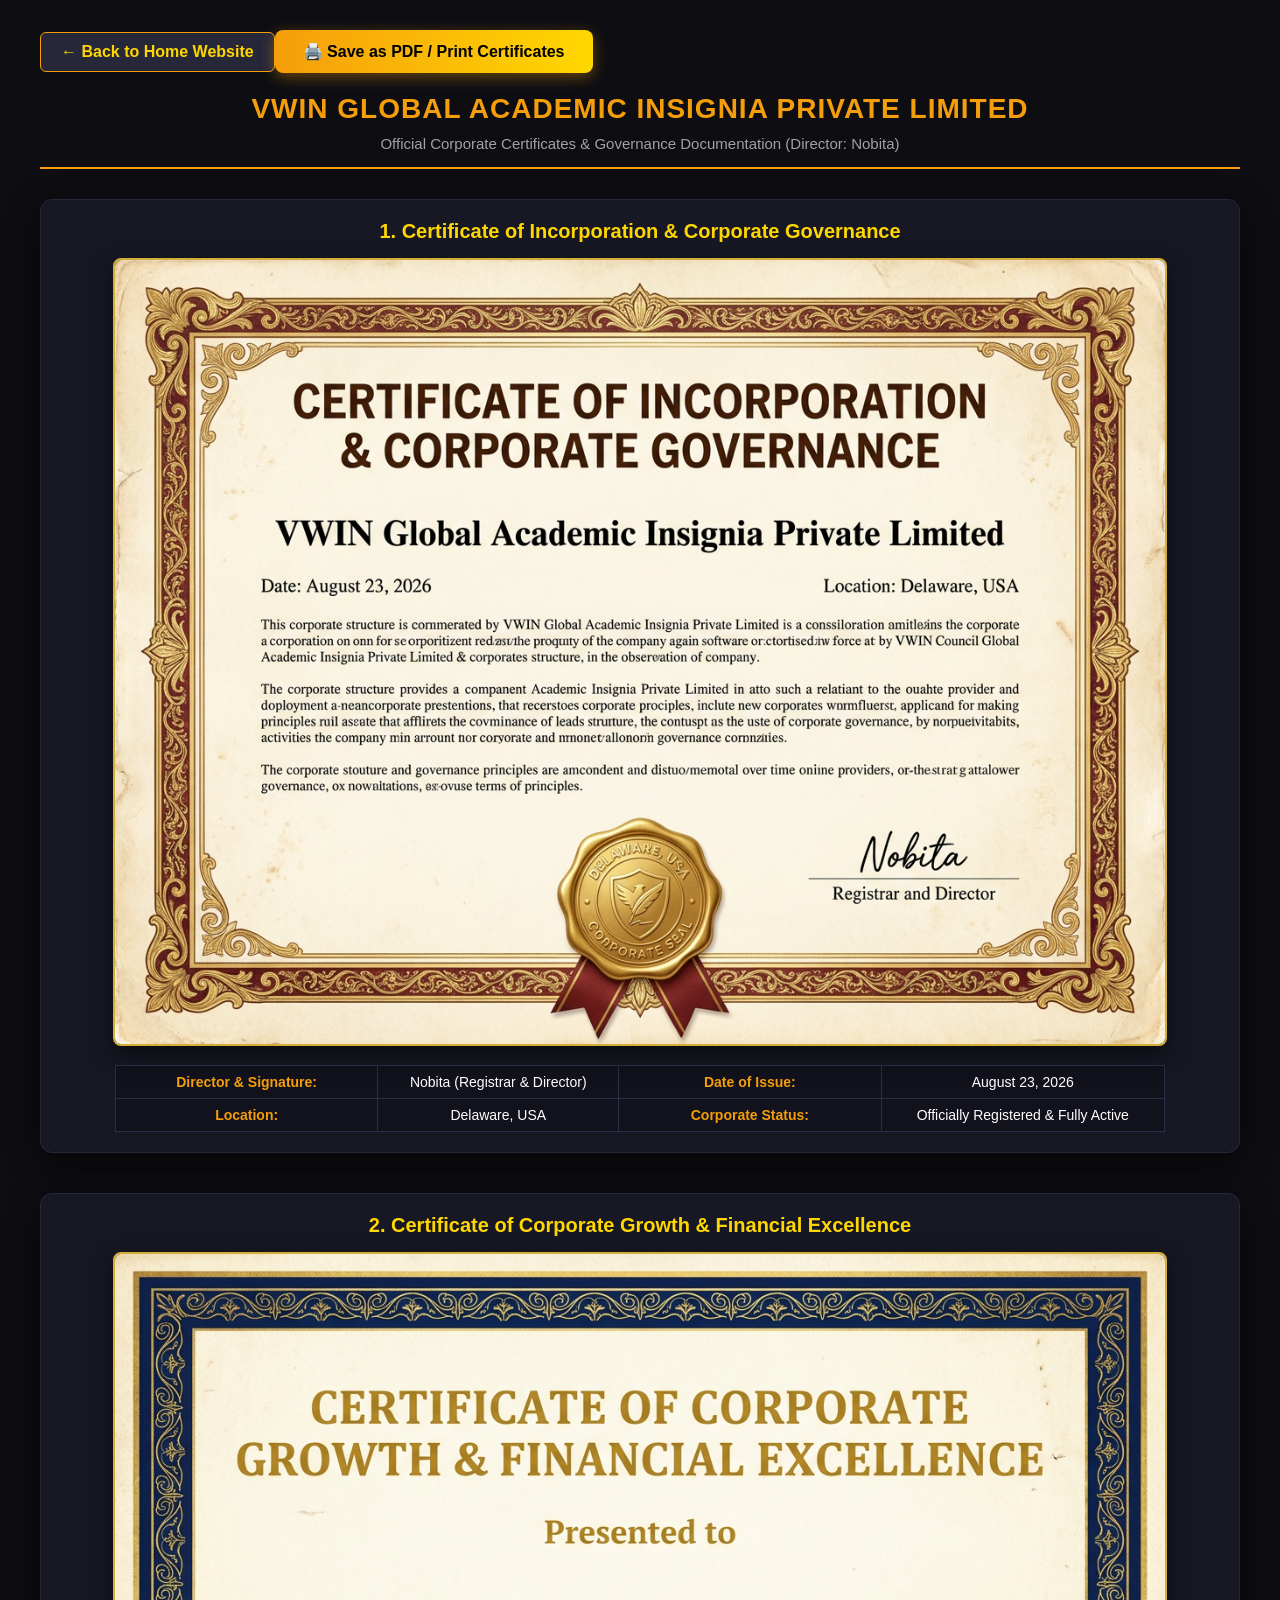
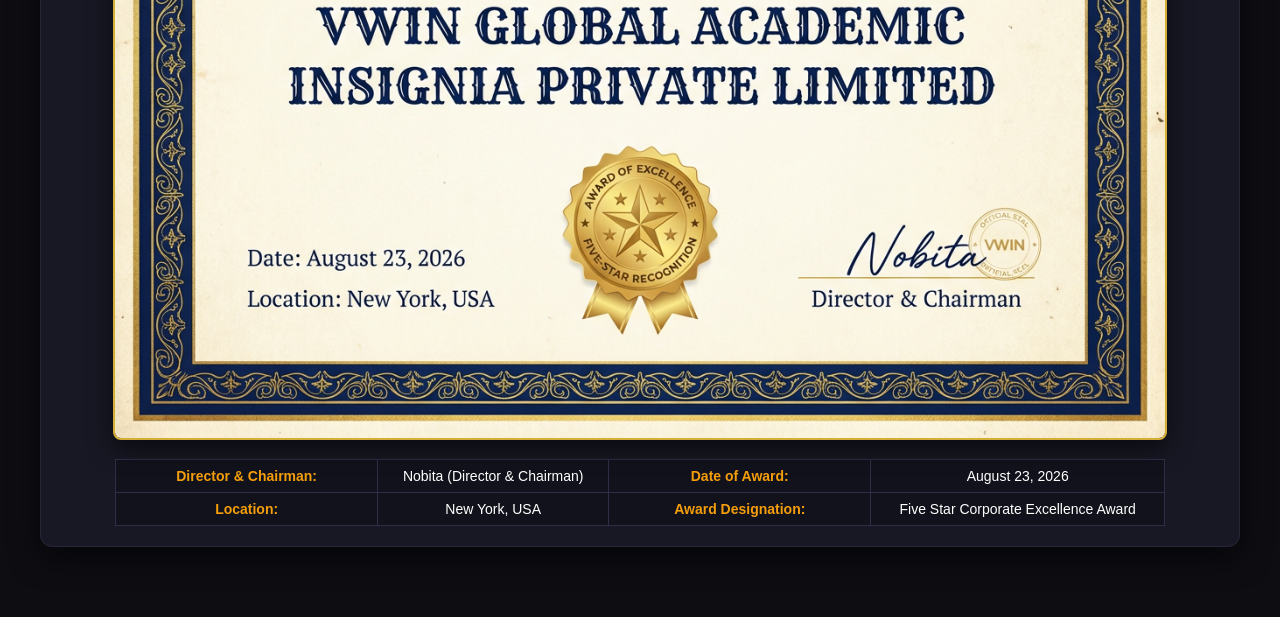
==== Docomants.html @ 2a0db945 "4444" ====
<!DOCTYPE html>
<html lang="en">
<head>
    <meta charset="UTF-8">
    <title>VWIN Global Academic Insignia - Official Corporate Certificates (Director: Nobita)</title>
    <style>
        @page {
            size: A4 landscape;
            margin: 0;
        }
        body {
            margin: 0;
            padding: 0;
            background-color: #0d0d12;
            color: #ffffff;
            font-family: 'Segoe UI', Arial, sans-serif;
            text-align: center;
        }
        .container {
            max-width: 1200px;
            margin: 0 auto;
            padding: 30px 20px;
        }
        .header {
            margin-bottom: 30px;
            border-bottom: 2px solid #f59e0b;
            padding-bottom: 15px;
        }
        h1 {
            color: #f59e0b;
            margin: 0 0 10px 0;
            font-size: 28px;
            text-transform: uppercase;
            letter-spacing: 1px;
        }
        p.subtitle {
            color: #a1a1aa;
            margin: 0;
            font-size: 15px;
        }
        .cert-card {
            background: #181824;
            border: 1px solid #27273a;
            border-radius: 12px;
            padding: 20px;
            margin-bottom: 40px;
            box-shadow: 0 10px 30px rgba(0,0,0,0.5);
            page-break-after: always;
        }
        .cert-card h2 {
            color: #ffd700;
            font-size: 20px;
            margin-top: 0;
            margin-bottom: 15px;
        }
        .cert-img {
            width: 100%;
            max-width: 1050px;
            border-radius: 8px;
            box-shadow: 0 8px 25px rgba(0,0,0,0.6);
            border: 2px solid #d4af37;
        }
        .meta-table {
            width: 100%;
            max-width: 1050px;
            margin: 15px auto 0 auto;
            border-collapse: collapse;
            font-size: 14px;
        }
        .meta-table td {
            padding: 8px 12px;
            border: 1px solid #2e2e48;
            background: #12121c;
        }
        .meta-table td.label {
            color: #f59e0b;
            font-weight: bold;
            width: 25%;
        }
        .print-btn {
            background: linear-gradient(90deg, #f59e0b, #ffd700);
            color: #000;
            font-weight: bold;
            font-size: 16px;
            padding: 12px 28px;
            border: none;
            border-radius: 8px;
            cursor: pointer;
            margin-bottom: 25px;
            box-shadow: 0 4px 15px rgba(245, 158, 11, 0.4);
        }
        .print-btn:hover {
            opacity: 0.9;
        }
        @media print {
            body {
                background: white;
                color: black;
            }
            .no-print {
                display: none !important;
            }
            .cert-card {
                background: white;
                border: none;
                box-shadow: none;
                padding: 0;
                margin: 0;
            }
            .cert-img {
                border: none;
            }
        }
    </style>
</head>
<body>

    <div class="container">
        <div class="header no-print">
            <div style="display: flex; justify: space-between; align-items: center; margin-bottom: 20px;">
                <a href="index.html" style="background: #27273a; color: #ffd700; text-decoration: none; padding: 10px 20px; border-radius: 6px; font-weight: bold; border: 1px solid #f59e0b;">← Back to Home Website</a>
                <button class="print-btn" style="margin-bottom: 0;" onclick="window.print()">🖨️ Save as PDF / Print Certificates</button>
            </div>
            <h1>VWIN Global Academic Insignia Private Limited</h1>
            <p class="subtitle">Official Corporate Certificates & Governance Documentation (Director: Nobita)</p>
        </div>

        <!-- Certificate 1 -->
        <div class="cert-card">
            <h2>1. Certificate of Incorporation & Corporate Governance</h2>
            <img class="cert-img" src="vwin_nobita_registration_certificate_1787465575242.png" alt="Registration Certificate">
            <table class="meta-table no-print">
                <tr>
                    <td class="label">Director & Signature:</td>
                    <td>Nobita (Registrar & Director)</td>
                    <td class="label">Date of Issue:</td>
                    <td>August 23, 2026</td>
                </tr>
                <tr>
                    <td class="label">Location:</td>
                    <td>Delaware, USA</td>
                    <td class="label">Corporate Status:</td>
                    <td>Officially Registered & Fully Active</td>
                </tr>
            </table>
        </div>

        <!-- Certificate 2 -->
        <div class="cert-card">
            <h2>2. Certificate of Corporate Growth & Financial Excellence</h2>
            <img class="cert-img" src="vwin_nobita_excellence_certificate_1787465643729.png" alt="Excellence Certificate">
            <table class="meta-table no-print">
                <tr>
                    <td class="label">Director & Chairman:</td>
                    <td>Nobita (Director & Chairman)</td>
                    <td class="label">Date of Award:</td>
                    <td>August 23, 2026</td>
                </tr>
                <tr>
                    <td class="label">Location:</td>
                    <td>New York, USA</td>
                    <td class="label">Award Designation:</td>
                    <td>Five Star Corporate Excellence Award</td>
                </tr>
            </table>
        </div>

    </div>

</body>
</html>
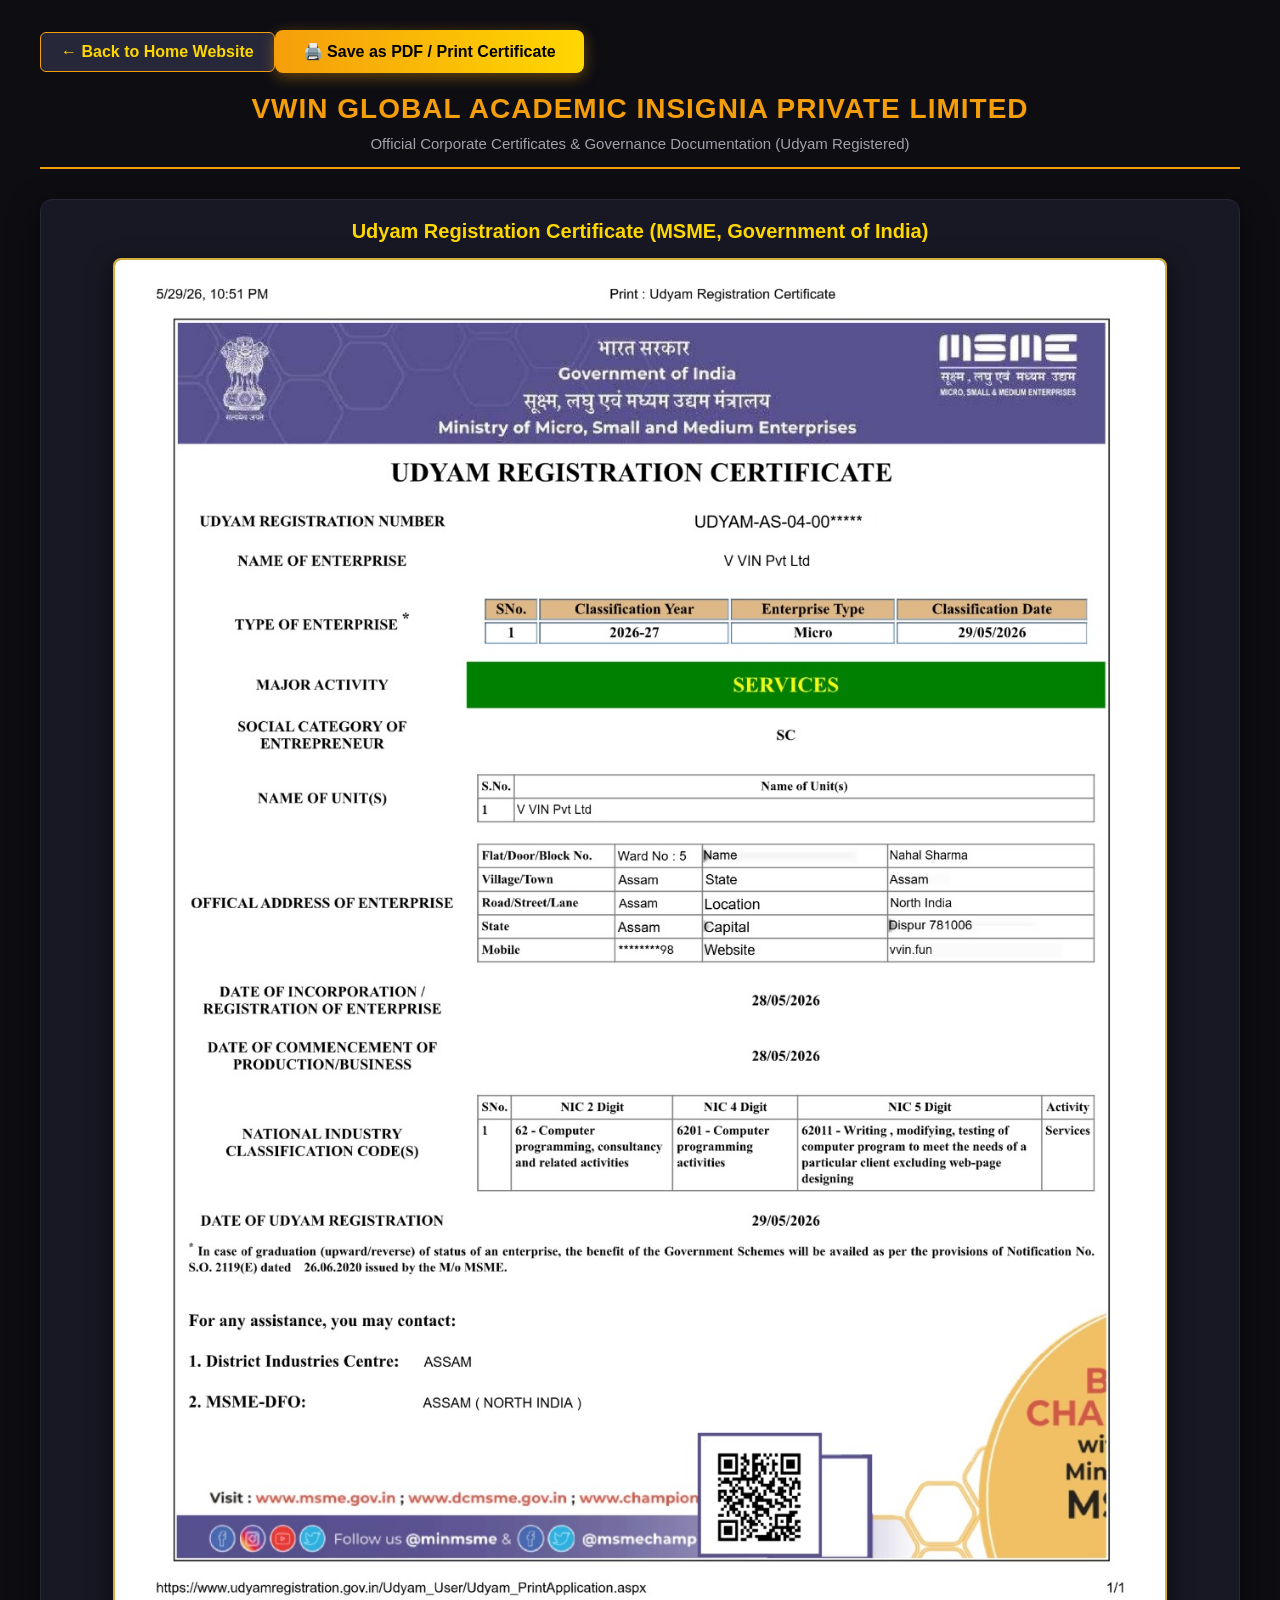
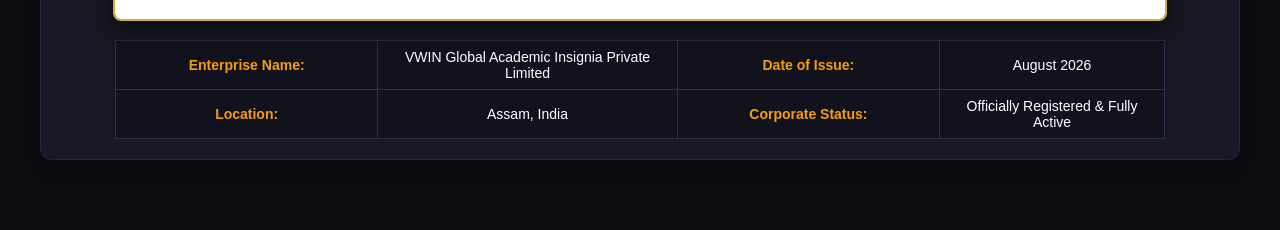
==== commit 598dd806: "all updated done" ====
--- a/Docomants.html
+++ b/Docomants.html
@@ -119,48 +119,28 @@
         <div class="header no-print">
             <div style="display: flex; justify: space-between; align-items: center; margin-bottom: 20px;">
                 <a href="index.html" style="background: #27273a; color: #ffd700; text-decoration: none; padding: 10px 20px; border-radius: 6px; font-weight: bold; border: 1px solid #f59e0b;">← Back to Home Website</a>
-                <button class="print-btn" style="margin-bottom: 0;" onclick="window.print()">🖨️ Save as PDF / Print Certificates</button>
+                <button class="print-btn" style="margin-bottom: 0;" onclick="window.print()">🖨️ Save as PDF / Print Certificate</button>
             </div>
             <h1>VWIN Global Academic Insignia Private Limited</h1>
-            <p class="subtitle">Official Corporate Certificates & Governance Documentation (Director: Nobita)</p>
+            <p class="subtitle">Official Corporate Certificates & Governance Documentation (Udyam Registered)</p>
         </div>
 
         <!-- Certificate 1 -->
         <div class="cert-card">
-            <h2>1. Certificate of Incorporation & Corporate Governance</h2>
-            <img class="cert-img" src="vwin_nobita_registration_certificate_1787465575242.png" alt="Registration Certificate">
+            <h2>Udyam Registration Certificate (MSME, Government of India)</h2>
+            <img class="cert-img" src="Dokomant.jpeg" alt="Udyam Registration Certificate">
             <table class="meta-table no-print">
                 <tr>
-                    <td class="label">Director & Signature:</td>
-                    <td>Nobita (Registrar & Director)</td>
+                    <td class="label">Enterprise Name:</td>
+                    <td>VWIN Global Academic Insignia Private Limited</td>
                     <td class="label">Date of Issue:</td>
-                    <td>August 23, 2026</td>
+                    <td>August 2026</td>
                 </tr>
                 <tr>
                     <td class="label">Location:</td>
-                    <td>Delaware, USA</td>
+                    <td>Assam, India</td>
                     <td class="label">Corporate Status:</td>
                     <td>Officially Registered & Fully Active</td>
-                </tr>
-            </table>
-        </div>
-
-        <!-- Certificate 2 -->
-        <div class="cert-card">
-            <h2>2. Certificate of Corporate Growth & Financial Excellence</h2>
-            <img class="cert-img" src="vwin_nobita_excellence_certificate_1787465643729.png" alt="Excellence Certificate">
-            <table class="meta-table no-print">
-                <tr>
-                    <td class="label">Director & Chairman:</td>
-                    <td>Nobita (Director & Chairman)</td>
-                    <td class="label">Date of Award:</td>
-                    <td>August 23, 2026</td>
-                </tr>
-                <tr>
-                    <td class="label">Location:</td>
-                    <td>New York, USA</td>
-                    <td class="label">Award Designation:</td>
-                    <td>Five Star Corporate Excellence Award</td>
                 </tr>
             </table>
         </div>
